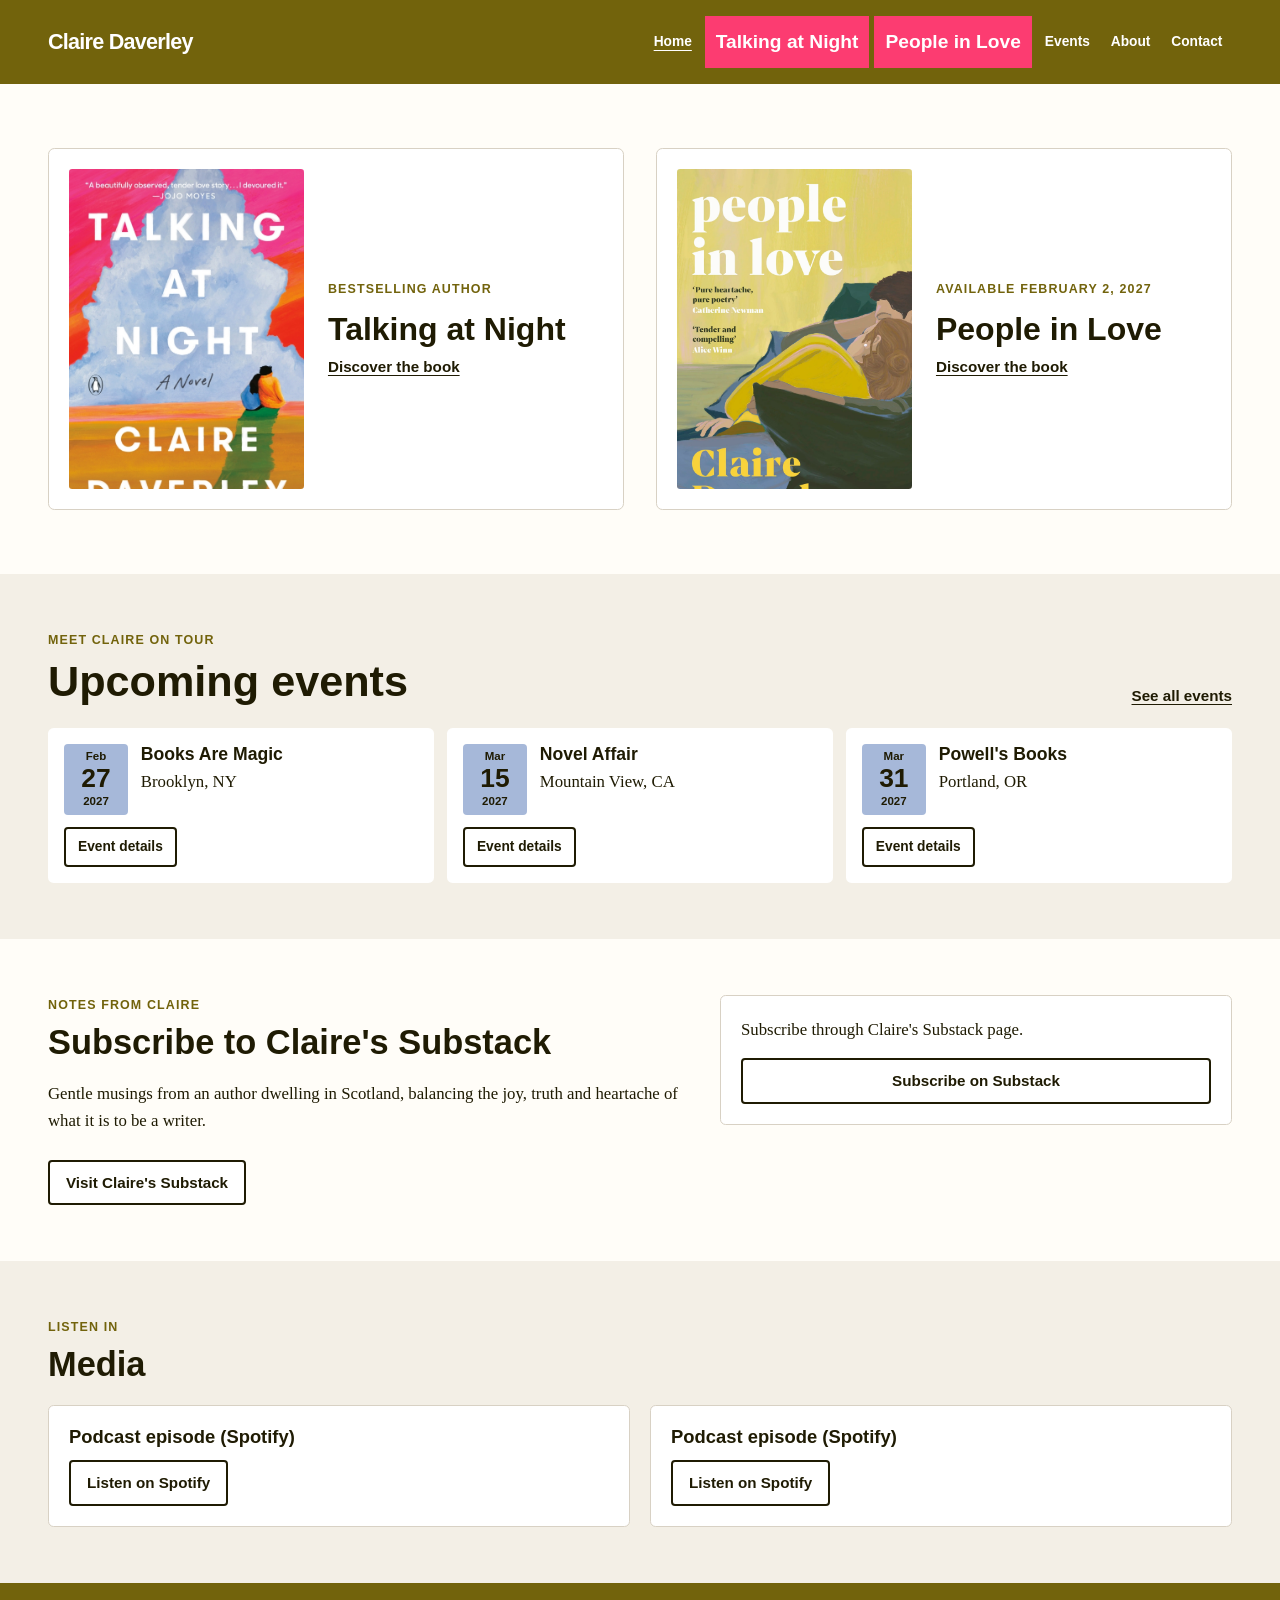
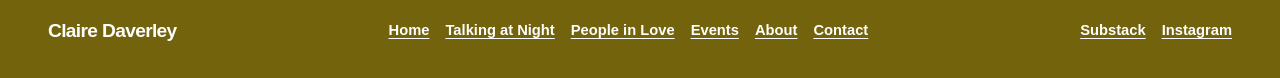
==== index.html @ dab41ded "Add all new documents and update" ====
<!doctype html>
<html lang="en">
<head>
  <meta charset="utf-8">
  <meta name="viewport" content="width=device-width, initial-scale=1">
  <meta name="description" content="Discover Claire Daverley's books, upcoming events, and latest media.">
  <title>Claire Daverley | Author</title>
  <link rel="stylesheet" href="css/styles.css">
</head>
<body>
  <a class="skip-link" href="#main">Skip to content</a>
  <header class="site-header">
    <div class="header-inner">
      <details class="menu">
        <summary aria-label="Toggle navigation"><span class="menu-icon" aria-hidden="true"></span><span class="menu-label">Menu</span></summary>
        <nav class="mobile-nav" aria-label="Mobile navigation">
          <a href="index.html" aria-current="page">Home</a>
          <a class="book-nav-link" href="talking-at-night.html">Talking at Night</a>
          <a class="book-nav-link" href="people-in-love.html">People in Love</a>
          <a href="events.html">Events</a>
          <a href="about.html">About</a>
          <a href="contact.html">Contact</a>
        </nav>
      </details>
      <a class="site-name" href="index.html">Claire Daverley</a>
      <nav class="desktop-nav" aria-label="Main navigation">
        <a href="index.html" aria-current="page">Home</a>
        <a class="book-nav-link" href="talking-at-night.html">Talking at Night</a>
        <a class="book-nav-link" href="people-in-love.html">People in Love</a>
        <a href="events.html">Events</a>
        <a href="about.html">About</a>
        <a href="contact.html">Contact</a>
      </nav>
    </div>
  </header>

  <main id="main">
    <section class="home-books content-width" aria-label="Claire Daverley's books">
      <a class="featured-book" href="talking-at-night.html">
        <img src="images/talking_at_night_cover.jpeg" alt="Cover of Talking at Night by Claire Daverley, showing two people sitting on a hillside beneath a large cloud.">
        <span class="featured-book-copy">
          <span class="eyebrow">Bestselling author</span>
          <span class="book-title">Talking at Night</span>
          <span class="text-link">Discover the book</span>
        </span>
      </a>
      <a class="featured-book featured-book--second" href="people-in-love.html">
        <img src="images/people_in_love_cover.webp" alt="Cover of People in Love by Claire Daverley, showing two people lying together on a couch.">
        <span class="featured-book-copy">
          <span class="eyebrow">Available February 2, 2027</span>
          <span class="book-title">People in Love</span>
          <span class="text-link">Discover the book</span>
        </span>
      </a>
    </section>

    <section class="section-block section-tint">
      <div class="content-width">
        <div class="section-heading">
          <div>
            <p class="eyebrow">Meet Claire on tour</p>
            <h1>Upcoming events</h1>
          </div>
          <a class="text-link" href="events.html">See all events</a>
        </div>
        <ol class="event-list event-list--home">
          <li class="event-card">
            <time datetime="2027-02-27"><span class="event-month">Feb</span><span class="event-day">27</span><span class="event-year">2027</span></time>
            <div class="event-summary"><h2>Books Are Magic</h2><p>Brooklyn, NY</p></div>
            <a class="button button--small" href="https://www.booksaremagic.net/events">Event details</a>
          </li>
          <li class="event-card">
            <time datetime="2027-03-15"><span class="event-month">Mar</span><span class="event-day">15</span><span class="event-year">2027</span></time>
            <div class="event-summary"><h2>Novel Affair</h2><p>Mountain View, CA</p></div>
            <a class="button button--small" href="https://www.anovelaffairbookcafe.com/bookshop-events">Event details</a>
          </li>
          <li class="event-card">
            <time datetime="2027-03-31"><span class="event-month">Mar</span><span class="event-day">31</span><span class="event-year">2027</span></time>
            <div class="event-summary"><h2>Powell's Books</h2><p>Portland, OR</p></div>
            <a class="button button--small" href="https://www.powells.com/events">Event details</a>
          </li>
        </ol>
      </div>
    </section>

    <section class="section-block content-width subscribe-section">
      <div class="subscribe-copy">
        <p class="eyebrow">Notes from Claire</p>
        <h2>Subscribe to Claire's Substack</h2>
        <p>Gentle musings from an author dwelling in Scotland, balancing the joy, truth and heartache of what it is to be a writer.</p>
        <a class="button" href="https://clairedaverley.substack.com">Visit Claire's Substack</a>
      </div>
      <div class="subscribe-link-card">
        <p>Subscribe through Claire's Substack page.</p>
        <a class="button" href="https://clairedaverley.substack.com">Subscribe on Substack</a>
      </div>
    </section>

    <section class="section-block section-tint">
      <div class="content-width">
        <div class="section-heading">
          <div><p class="eyebrow">Listen in</p><h2>Media</h2></div>
        </div>
        <div class="media-grid">
          <article class="media-card">
            <h3>Podcast episode (Spotify)</h3>
            <a class="button" href="https://open.spotify.com/episode/6FCQ74K9GqW7RhSVu0oT7M">Listen on Spotify</a>
          </article>
          <article class="media-card">
            <h3>Podcast episode (Spotify)</h3>
            <a class="button" href="https://open.spotify.com/episode/3yZ1VJLWphG4PZTUNohElw">Listen on Spotify</a>
          </article>
        </div>
      </div>
    </section>
  </main>

  <footer class="site-footer">
    <div class="content-width footer-inner">
      <a class="footer-name" href="index.html">Claire Daverley</a>
      <nav class="footer-nav" aria-label="Footer navigation">
        <a href="index.html">Home</a><a href="talking-at-night.html">Talking at Night</a><a href="people-in-love.html">People in Love</a><a href="events.html">Events</a><a href="about.html">About</a><a href="contact.html">Contact</a>
      </nav>
      <div class="footer-social"><a href="https://clairedaverley.substack.com">Substack</a><a href="https://www.instagram.com/clairedaverley">Instagram</a></div>
    </div>
  </footer>
</body>
</html>
---- css/styles.css ----
:root {
  color-scheme: light;
  --ink: #1F1B03;
  --olive: #72630C;
  --pink: #FC3C71;
  --blue: #A6B8D9;
  --orange: #FB481D;
  --paper: #FFFDF8;
  --white: #FFFFFF;
  --line: #D8D1C4;
  --serif: Lora, Georgia, serif;
  --sans: Montserrat, Arial, sans-serif;
}

* { box-sizing: border-box; }

html { scroll-behavior: smooth; }

body {
  margin: 0;
  background: var(--paper);
  color: var(--ink);
  font-family: var(--serif);
  font-size: 1.05rem;
  line-height: 1.65;
}

img { display: block; max-width: 100%; }

a { color: inherit; }

a:focus-visible, summary:focus-visible, button:focus-visible {
  outline: 3px solid var(--orange);
  outline-offset: 4px;
}

.skip-link {
  position: absolute;
  z-index: 20;
  top: .5rem;
  left: .5rem;
  padding: .65rem 1rem;
  transform: translateY(-150%);
  background: var(--white);
  color: var(--ink);
  font-family: var(--sans);
}

.skip-link:focus { transform: translateY(0); }

.content-width, .header-inner {
  width: min(100% - 2rem, 74rem);
  margin-inline: auto;
}

.site-header {
  position: relative;
  z-index: 5;
  background: var(--olive);
  color: var(--white);
}

.header-inner {
  display: flex;
  min-height: 5.25rem;
  align-items: center;
  justify-content: space-between;
  gap: 1.25rem;
}

.site-name, .footer-name {
  color: var(--white);
  font-family: var(--sans);
  font-size: 1.35rem;
  font-weight: 700;
  letter-spacing: -.035em;
  text-decoration: none;
  white-space: nowrap;
}

.menu { margin: 0 auto 0 0; }
.site-name { margin-left: auto; }

.menu summary {
  display: flex;
  min-height: 2.75rem;
  align-items: center;
  gap: .55rem;
  cursor: pointer;
  font-family: var(--sans);
  font-size: .9rem;
  font-weight: 700;
  list-style: none;
}

.menu summary::-webkit-details-marker { display: none; }

.menu-icon, .menu-icon::before, .menu-icon::after {
  display: block;
  width: 1.45rem;
  height: 2px;
  border-radius: 2px;
  background: currentColor;
}

.menu-icon { position: relative; }
.menu-icon::before, .menu-icon::after { position: absolute; left: 0; content: ""; }
.menu-icon::before { top: -.42rem; }
.menu-icon::after { top: .42rem; }

.mobile-nav {
  display: none;
  position: absolute;
  inset: 100% 0 auto;
  padding: .75rem 1rem 1rem;
  background: var(--olive);
  box-shadow: 0 .75rem 1rem rgb(31 27 3 / 18%);
}

.menu[open] .mobile-nav { display: grid; }

.mobile-nav a, .desktop-nav a {
  padding: .75rem .85rem;
  color: var(--white);
  font-family: var(--sans);
  font-size: 1rem;
  font-weight: 700;
  text-decoration: none;
}

.mobile-nav a[aria-current="page"]:not(.book-nav-link), .desktop-nav a[aria-current="page"]:not(.book-nav-link) { text-decoration: underline; text-underline-offset: .3em; }

.mobile-nav .book-nav-link, .desktop-nav .book-nav-link {
  margin-top: .35rem;
  background: var(--pink);
  color: var(--white);
  font-size: 1.2rem;
  font-weight: 700;
}

.desktop-nav { display: none; }

.home-books {
  display: grid;
  gap: 1.5rem;
  padding-block: 2rem 3rem;
}

.featured-book {
  display: grid;
  grid-template-columns: minmax(7rem, 38%) 1fr;
  align-items: center;
  gap: 1.15rem;
  padding: 1rem;
  border: 1px solid var(--line);
  border-radius: .4rem;
  background: var(--white);
  text-decoration: none;
}

.featured-book img {
  width: 100%;
  max-height: 20rem;
  aspect-ratio: 2 / 3;
  border-radius: .2rem;
  object-fit: cover;
  object-position: center top;
}

.featured-book-copy { display: grid; gap: .35rem; }
.eyebrow { margin: 0 0 .35rem; color: var(--olive); font-family: var(--sans); font-size: .78rem; font-weight: 700; letter-spacing: .09em; text-transform: uppercase; }
.book-title { font-family: var(--sans); font-size: clamp(1.35rem, 4vw, 2rem); font-weight: 700; line-height: 1.15; }
.text-link { color: var(--ink); font-family: var(--sans); font-size: .95rem; font-weight: 700; text-decoration: underline; text-underline-offset: .2em; }

.section-block { padding-block: 2.5rem; }
.section-tint { background: #F3EFE6; }
.section-heading { display: flex; flex-wrap: wrap; align-items: end; justify-content: space-between; gap: 1rem; margin-bottom: 1.25rem; }

h1, h2, h3 {
  margin: 0;
  color: var(--ink);
  font-family: var(--sans);
  font-weight: 700;
  line-height: 1.2;
}

h1 { font-size: clamp(1.8rem, 5vw, 2.7rem); }
h2 { font-size: clamp(1.5rem, 4vw, 2.15rem); }
h3 { font-size: 1.15rem; }

.section-heading .eyebrow { margin-bottom: .35rem; }

.event-list { display: grid; gap: .8rem; margin: 0; padding: 0; list-style: none; }
.event-card {
  display: grid;
  grid-template-columns: 4.5rem 1fr;
  align-items: center;
  gap: .8rem;
  padding: 1rem;
  border-radius: .35rem;
  background: var(--white);
}

.event-card time {
  display: grid;
  justify-items: center;
  padding: .35rem;
  border-radius: .25rem;
  background: var(--blue);
  color: var(--ink);
  font-family: var(--sans);
  line-height: 1.2;
}

.event-month, .event-year { font-size: .72rem; font-weight: 700; }
.event-day { font-size: 1.65rem; font-weight: 700; }
.event-summary h2 { font-size: 1.1rem; }
.event-summary p { margin: .2rem 0 0; }
.event-card .button { grid-column: 2; justify-self: start; }

.button {
  display: inline-flex;
  min-height: 2.85rem;
  align-items: center;
  justify-content: center;
  padding: .65rem 1rem;
  border: 2px solid var(--ink);
  border-radius: .25rem;
  background: var(--white);
  color: var(--ink);
  font-family: var(--sans);
  font-size: .95rem;
  font-weight: 700;
  line-height: 1.3;
  text-align: center;
  text-decoration: none;
}

.button:hover { background: var(--ink); color: var(--white); }
.button--small { min-height: 2.5rem; padding: .5rem .75rem; font-size: .86rem; }

.subscribe-section { display: grid; gap: 1.5rem; align-items: start; }
.subscribe-copy > p:not(.eyebrow) { max-width: 40rem; }
.subscribe-copy .button { margin-top: .5rem; }
.subscribe-link-card { display: grid; gap: .5rem; align-content: center; padding: 1.25rem; border: 1px solid var(--line); border-radius: .35rem; background: var(--white); }
.subscribe-link-card p { margin: 0 0 .4rem; }
.media-grid { display: grid; gap: 1.25rem; }
.media-card { display: flex; min-width: 0; flex-direction: column; align-items: flex-start; gap: .75rem; padding: 1.25rem; border: 1px solid var(--line); border-radius: .35rem; background: var(--white); }
.media-card h3 { margin: 0; }

.page-intro { padding-block: 2rem 1rem; }
.page-intro p { max-width: 48rem; }
.book-page { display: grid; gap: 1.5rem; padding-block: 1.5rem 3rem; }
.book-cover { width: min(100%, 22rem); margin-inline: auto; }
.book-cover img { width: 100%; max-height: 34rem; object-fit: contain; object-position: center top; }
.book-copy .eyebrow { margin-top: .75rem; }
.book-copy h1 { margin-bottom: .75rem; }
.tagline { font-family: var(--sans); font-size: 1.18rem; font-weight: 700; line-height: 1.4; }
.book-description p { margin-block: .8rem; }
.availability { display: inline-block; margin-block: .4rem 1rem; padding: .45rem .7rem; border-radius: .2rem; background: var(--blue); color: var(--ink); font-family: var(--sans); font-weight: 700; }
.retailer-section { margin-top: 1.5rem; }
.retailer-section h2, .praise h2 { margin-bottom: .75rem; font-size: 1.4rem; }
.retailer-grid { display: grid; grid-template-columns: repeat(auto-fit, minmax(9rem, 1fr)); gap: .65rem; }
.retailer-grid .button { width: 100%; }
.praise { padding-block: 2rem 3rem; }
.praise blockquote { margin: 0; padding: 1rem; border-left: .3rem solid var(--orange); background: #F3EFE6; }
.praise blockquote + blockquote { margin-top: .75rem; }
.praise cite { display: block; margin-top: .5rem; font-style: normal; font-weight: 700; }

.events-layout { display: grid; gap: 1.5rem; padding-block: 1.5rem 3rem; }
.event-list--full .event-card { grid-template-columns: 4.5rem 1fr; }
.event-photo-list { display: grid; gap: 1rem; align-content: start; }
.event-photo-list img { width: 100%; max-height: 32rem; border-radius: .35rem; object-fit: cover; }
.about-layout { display: grid; gap: 1.5rem; padding-block: 1.5rem 3rem; }
.about-copy p { margin-top: 0; }
.about-copy h1, .about-copy h2 { margin-block: 1.25rem .65rem; }
.accolades { padding: 1rem; border-radius: .35rem; background: var(--blue); color: var(--ink); }
.accolades ul { margin-bottom: 0; padding-left: 1.2rem; }
.about-social { display: flex; flex-wrap: wrap; gap: .65rem; margin-top: 1rem; }
.instagram-card { padding: 1rem; border-radius: .35rem; background: var(--orange); }
.instagram-card h2 { margin-bottom: .5rem; font-size: 1.35rem; }
.contact-list { margin: 1.5rem 0; padding: 0; list-style: none; }
.contact-list li { padding: 1rem 0; border-bottom: 1px solid var(--line); }
.contact-list h2 { margin-bottom: .35rem; font-size: 1.2rem; }
.contact-list p { margin: 0; }
.contact-social { display: flex; flex-wrap: wrap; gap: .75rem; }

.site-footer { padding-block: 2rem; background: var(--olive); color: var(--white); }
.footer-inner { display: grid; gap: 1.25rem; }
.footer-nav, .footer-social { display: flex; flex-wrap: wrap; gap: .55rem 1rem; }
.footer-nav a, .footer-social a { color: var(--white); font-family: var(--sans); font-size: .92rem; font-weight: 700; text-decoration: underline; text-underline-offset: .2em; }
.footer-name { font-size: 1.2rem; }

@media (min-width: 42rem) {
  .home-books { grid-template-columns: repeat(2, minmax(0, 1fr)); align-items: start; padding-block: 3rem; }
  .featured-book { grid-template-columns: minmax(8rem, 44%) 1fr; }
  .event-card { grid-template-columns: 4.5rem 1fr auto; }
  .event-card .button { grid-column: auto; }
  .subscribe-section { grid-template-columns: minmax(0, 1fr) minmax(17rem, .8fr); gap: 2rem; }
  .media-grid { grid-template-columns: repeat(2, minmax(0, 1fr)); }
  .book-page { grid-template-columns: minmax(14rem, .7fr) minmax(0, 1.3fr); gap: 2.5rem; align-items: start; }
  .book-cover { position: sticky; top: 1rem; }
  .events-layout { grid-template-columns: minmax(0, 1.3fr) minmax(14rem, .7fr); }
  .event-photo-list { grid-template-columns: 1fr; }
  .about-layout { grid-template-columns: minmax(0, 1fr) minmax(14rem, .55fr); align-items: start; }
}

@media (min-width: 62rem) {
  .content-width, .header-inner { width: min(100% - 3rem, 74rem); }
  .menu { display: none; }
  .site-name { order: 1; margin-left: 0; }
  .desktop-nav {
    order: 2;
    display: flex;
    align-items: center;
    gap: .1rem;
    margin-left: auto;
    padding: 0;
  }
  .desktop-nav a { padding: .65rem .6rem; font-size: .86rem; white-space: nowrap; }
  .desktop-nav .book-nav-link { margin: 0 .1rem; padding-inline: .7rem; font-size: 1.2rem; }
  .home-books { gap: 2rem; padding-block: 4rem; }
  .featured-book { gap: 1.5rem; padding: 1.25rem; }
  .section-block { padding-block: 3.5rem; }
  .event-list--home { grid-template-columns: repeat(3, minmax(0, 1fr)); }
  .event-list--home .event-card { grid-template-columns: 4rem 1fr; align-items: start; }
  .event-list--home .event-card .button { grid-column: 1 / -1; }
  .event-photo-list { grid-template-columns: 1fr 1fr; }
  .event-photo-list img:first-child { grid-row: span 2; height: 100%; max-height: none; }
  .about-layout { grid-template-columns: minmax(0, 1fr) 18rem; gap: 3rem; }
  .footer-inner { grid-template-columns: auto 1fr auto; align-items: center; }
  .footer-nav { justify-content: center; }
}

@media (prefers-reduced-motion: reduce) {
  html { scroll-behavior: auto; }
}
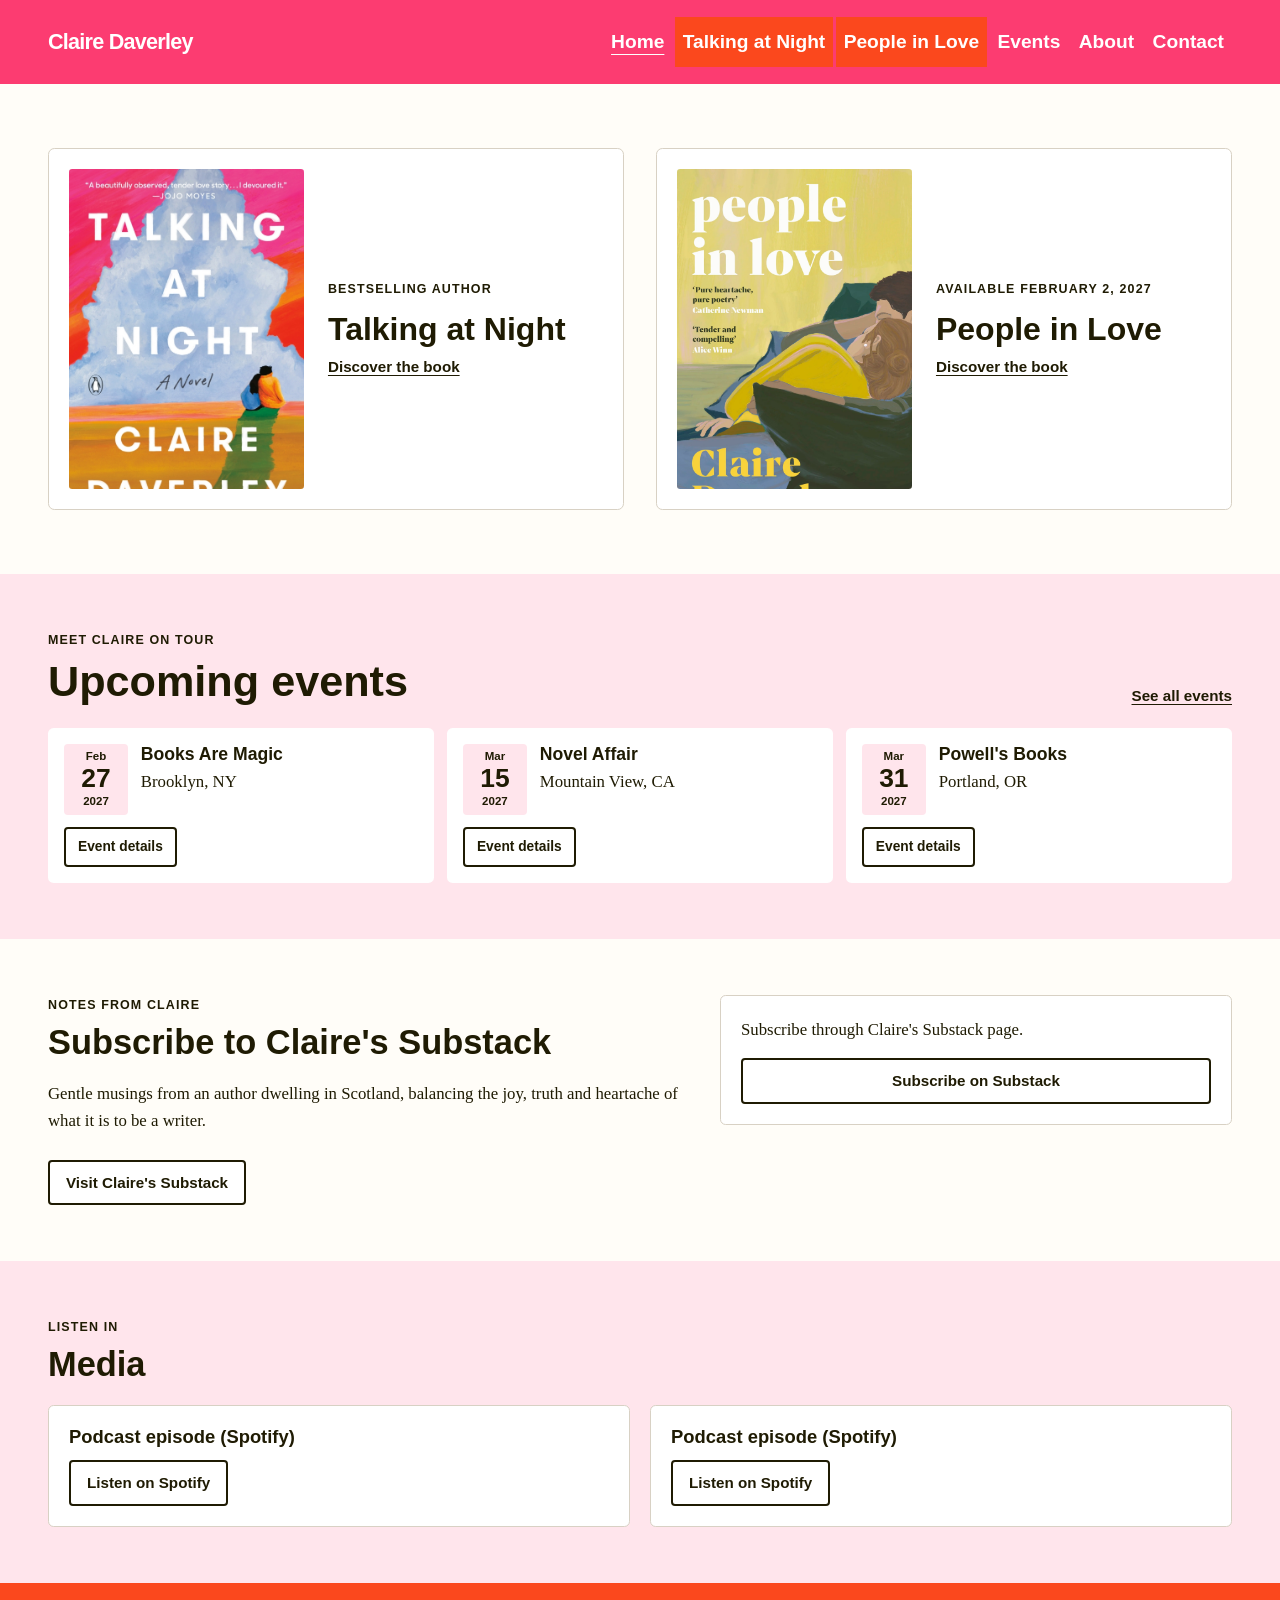
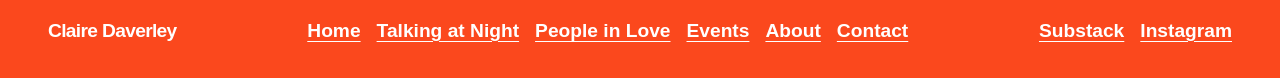
==== commit 24b1641b: "Synch site aesthetic updates" ====
--- a/index.html
+++ b/index.html
@@ -11,19 +11,8 @@
   <a class="skip-link" href="#main">Skip to content</a>
   <header class="site-header">
     <div class="header-inner">
-      <details class="menu">
-        <summary aria-label="Toggle navigation"><span class="menu-icon" aria-hidden="true"></span><span class="menu-label">Menu</span></summary>
-        <nav class="mobile-nav" aria-label="Mobile navigation">
-          <a href="index.html" aria-current="page">Home</a>
-          <a class="book-nav-link" href="talking-at-night.html">Talking at Night</a>
-          <a class="book-nav-link" href="people-in-love.html">People in Love</a>
-          <a href="events.html">Events</a>
-          <a href="about.html">About</a>
-          <a href="contact.html">Contact</a>
-        </nav>
-      </details>
       <a class="site-name" href="index.html">Claire Daverley</a>
-      <nav class="desktop-nav" aria-label="Main navigation">
+      <nav class="site-nav" aria-label="Main navigation">
         <a href="index.html" aria-current="page">Home</a>
         <a class="book-nav-link" href="talking-at-night.html">Talking at Night</a>
         <a class="book-nav-link" href="people-in-love.html">People in Love</a>
--- a/css/styles.css
+++ b/css/styles.css
@@ -1,10 +1,9 @@
 :root {
   color-scheme: light;
   --ink: #1F1B03;
-  --olive: #72630C;
   --pink: #FC3C71;
-  --blue: #A6B8D9;
   --orange: #FB481D;
+  --soft-pink: #FFE5EC;
   --paper: #FFFDF8;
   --white: #FFFFFF;
   --line: #D8D1C4;
@@ -56,12 +55,13 @@
 .site-header {
   position: relative;
   z-index: 5;
-  background: var(--olive);
+  background: var(--pink);
   color: var(--white);
 }
 
 .header-inner {
   display: flex;
+  flex-wrap: wrap;
   min-height: 5.25rem;
   align-items: center;
   justify-content: space-between;
@@ -78,67 +78,31 @@
   white-space: nowrap;
 }
 
-.menu { margin: 0 auto 0 0; }
-.site-name { margin-left: auto; }
-
-.menu summary {
+.site-nav {
   display: flex;
-  min-height: 2.75rem;
-  align-items: center;
-  gap: .55rem;
-  cursor: pointer;
-  font-family: var(--sans);
-  font-size: .9rem;
-  font-weight: 700;
-  list-style: none;
-}
-
-.menu summary::-webkit-details-marker { display: none; }
-
-.menu-icon, .menu-icon::before, .menu-icon::after {
-  display: block;
-  width: 1.45rem;
-  height: 2px;
-  border-radius: 2px;
-  background: currentColor;
-}
-
-.menu-icon { position: relative; }
-.menu-icon::before, .menu-icon::after { position: absolute; left: 0; content: ""; }
-.menu-icon::before { top: -.42rem; }
-.menu-icon::after { top: .42rem; }
-
-.mobile-nav {
-  display: none;
-  position: absolute;
-  inset: 100% 0 auto;
-  padding: .75rem 1rem 1rem;
-  background: var(--olive);
-  box-shadow: 0 .75rem 1rem rgb(31 27 3 / 18%);
-}
-
-.menu[open] .mobile-nav { display: grid; }
-
-.mobile-nav a, .desktop-nav a {
-  padding: .75rem .85rem;
+  width: 100%;
+  flex-wrap: wrap;
+  gap: .15rem;
+  padding-bottom: .65rem;
+}
+
+.site-nav a {
+  padding: .35rem .5rem;
   color: var(--white);
   font-family: var(--sans);
-  font-size: 1rem;
+  font-size: 1.2rem;
   font-weight: 700;
   text-decoration: none;
 }
 
-.mobile-nav a[aria-current="page"]:not(.book-nav-link), .desktop-nav a[aria-current="page"]:not(.book-nav-link) { text-decoration: underline; text-underline-offset: .3em; }
-
-.mobile-nav .book-nav-link, .desktop-nav .book-nav-link {
-  margin-top: .35rem;
-  background: var(--pink);
+.site-nav a[aria-current="page"]:not(.book-nav-link) { text-decoration: underline; text-underline-offset: .3em; }
+
+.site-nav .book-nav-link {
+  background: var(--orange);
   color: var(--white);
   font-size: 1.2rem;
   font-weight: 700;
 }
-
-.desktop-nav { display: none; }
 
 .home-books {
   display: grid;
@@ -168,12 +132,12 @@
 }
 
 .featured-book-copy { display: grid; gap: .35rem; }
-.eyebrow { margin: 0 0 .35rem; color: var(--olive); font-family: var(--sans); font-size: .78rem; font-weight: 700; letter-spacing: .09em; text-transform: uppercase; }
+.eyebrow { margin: 0 0 .35rem; color: var(--ink); font-family: var(--sans); font-size: .78rem; font-weight: 700; letter-spacing: .09em; text-transform: uppercase; }
 .book-title { font-family: var(--sans); font-size: clamp(1.35rem, 4vw, 2rem); font-weight: 700; line-height: 1.15; }
 .text-link { color: var(--ink); font-family: var(--sans); font-size: .95rem; font-weight: 700; text-decoration: underline; text-underline-offset: .2em; }
 
 .section-block { padding-block: 2.5rem; }
-.section-tint { background: #F3EFE6; }
+.section-tint { background: var(--soft-pink); }
 .section-heading { display: flex; flex-wrap: wrap; align-items: end; justify-content: space-between; gap: 1rem; margin-bottom: 1.25rem; }
 
 h1, h2, h3 {
@@ -206,7 +170,7 @@
   justify-items: center;
   padding: .35rem;
   border-radius: .25rem;
-  background: var(--blue);
+  background: var(--soft-pink);
   color: var(--ink);
   font-family: var(--sans);
   line-height: 1.2;
@@ -250,6 +214,8 @@
 
 .page-intro { padding-block: 2rem 1rem; }
 .page-intro p { max-width: 48rem; }
+.about-page-intro { display: grid; grid-template-columns: minmax(0, 1fr) minmax(8rem, .45fr); align-items: center; gap: 1rem; }
+.author-photo { width: 100%; max-height: 15rem; border-radius: .35rem; object-fit: cover; }
 .book-page { display: grid; gap: 1.5rem; padding-block: 1.5rem 3rem; }
 .book-cover { width: min(100%, 22rem); margin-inline: auto; }
 .book-cover img { width: 100%; max-height: 34rem; object-fit: contain; object-position: center top; }
@@ -257,13 +223,13 @@
 .book-copy h1 { margin-bottom: .75rem; }
 .tagline { font-family: var(--sans); font-size: 1.18rem; font-weight: 700; line-height: 1.4; }
 .book-description p { margin-block: .8rem; }
-.availability { display: inline-block; margin-block: .4rem 1rem; padding: .45rem .7rem; border-radius: .2rem; background: var(--blue); color: var(--ink); font-family: var(--sans); font-weight: 700; }
+.availability { display: inline-block; margin-block: .4rem 1rem; padding: .45rem .7rem; border-radius: .2rem; background: var(--soft-pink); color: var(--ink); font-family: var(--sans); font-weight: 700; }
 .retailer-section { margin-top: 1.5rem; }
 .retailer-section h2, .praise h2 { margin-bottom: .75rem; font-size: 1.4rem; }
 .retailer-grid { display: grid; grid-template-columns: repeat(auto-fit, minmax(9rem, 1fr)); gap: .65rem; }
 .retailer-grid .button { width: 100%; }
 .praise { padding-block: 2rem 3rem; }
-.praise blockquote { margin: 0; padding: 1rem; border-left: .3rem solid var(--orange); background: #F3EFE6; }
+.praise blockquote { margin: 0; padding: 1rem; border-left: .3rem solid var(--orange); background: var(--soft-pink); }
 .praise blockquote + blockquote { margin-top: .75rem; }
 .praise cite { display: block; margin-top: .5rem; font-style: normal; font-weight: 700; }
 
@@ -274,21 +240,22 @@
 .about-layout { display: grid; gap: 1.5rem; padding-block: 1.5rem 3rem; }
 .about-copy p { margin-top: 0; }
 .about-copy h1, .about-copy h2 { margin-block: 1.25rem .65rem; }
-.accolades { padding: 1rem; border-radius: .35rem; background: var(--blue); color: var(--ink); }
+.accolades { padding: 1rem; border-radius: .35rem; background: var(--soft-pink); color: var(--ink); }
 .accolades ul { margin-bottom: 0; padding-left: 1.2rem; }
 .about-social { display: flex; flex-wrap: wrap; gap: .65rem; margin-top: 1rem; }
-.instagram-card { padding: 1rem; border-radius: .35rem; background: var(--orange); }
-.instagram-card h2 { margin-bottom: .5rem; font-size: 1.35rem; }
+.instagram-card { padding: 1rem; border-radius: .35rem; background: var(--orange); color: var(--white); }
+.instagram-card h2 { margin-bottom: .5rem; color: var(--white); font-size: 1.4rem; }
+.instagram-card p { color: var(--white); font-size: 1.2rem; font-weight: 700; }
 .contact-list { margin: 1.5rem 0; padding: 0; list-style: none; }
 .contact-list li { padding: 1rem 0; border-bottom: 1px solid var(--line); }
 .contact-list h2 { margin-bottom: .35rem; font-size: 1.2rem; }
 .contact-list p { margin: 0; }
 .contact-social { display: flex; flex-wrap: wrap; gap: .75rem; }
 
-.site-footer { padding-block: 2rem; background: var(--olive); color: var(--white); }
+.site-footer { padding-block: 2rem; background: var(--orange); color: var(--white); }
 .footer-inner { display: grid; gap: 1.25rem; }
 .footer-nav, .footer-social { display: flex; flex-wrap: wrap; gap: .55rem 1rem; }
-.footer-nav a, .footer-social a { color: var(--white); font-family: var(--sans); font-size: .92rem; font-weight: 700; text-decoration: underline; text-underline-offset: .2em; }
+.footer-nav a, .footer-social a { color: var(--white); font-family: var(--sans); font-size: 1.2rem; font-weight: 700; text-decoration: underline; text-underline-offset: .2em; }
 .footer-name { font-size: 1.2rem; }
 
 @media (min-width: 42rem) {
@@ -307,18 +274,14 @@
 
 @media (min-width: 62rem) {
   .content-width, .header-inner { width: min(100% - 3rem, 74rem); }
-  .menu { display: none; }
-  .site-name { order: 1; margin-left: 0; }
-  .desktop-nav {
-    order: 2;
-    display: flex;
-    align-items: center;
-    gap: .1rem;
+  .header-inner { flex-wrap: nowrap; }
+  .site-nav {
+    width: auto;
+    justify-content: flex-end;
     margin-left: auto;
-    padding: 0;
+    padding-bottom: 0;
   }
-  .desktop-nav a { padding: .65rem .6rem; font-size: .86rem; white-space: nowrap; }
-  .desktop-nav .book-nav-link { margin: 0 .1rem; padding-inline: .7rem; font-size: 1.2rem; }
+  .site-nav a { padding: .55rem .5rem; white-space: nowrap; }
   .home-books { gap: 2rem; padding-block: 4rem; }
   .featured-book { gap: 1.5rem; padding: 1.25rem; }
   .section-block { padding-block: 3.5rem; }
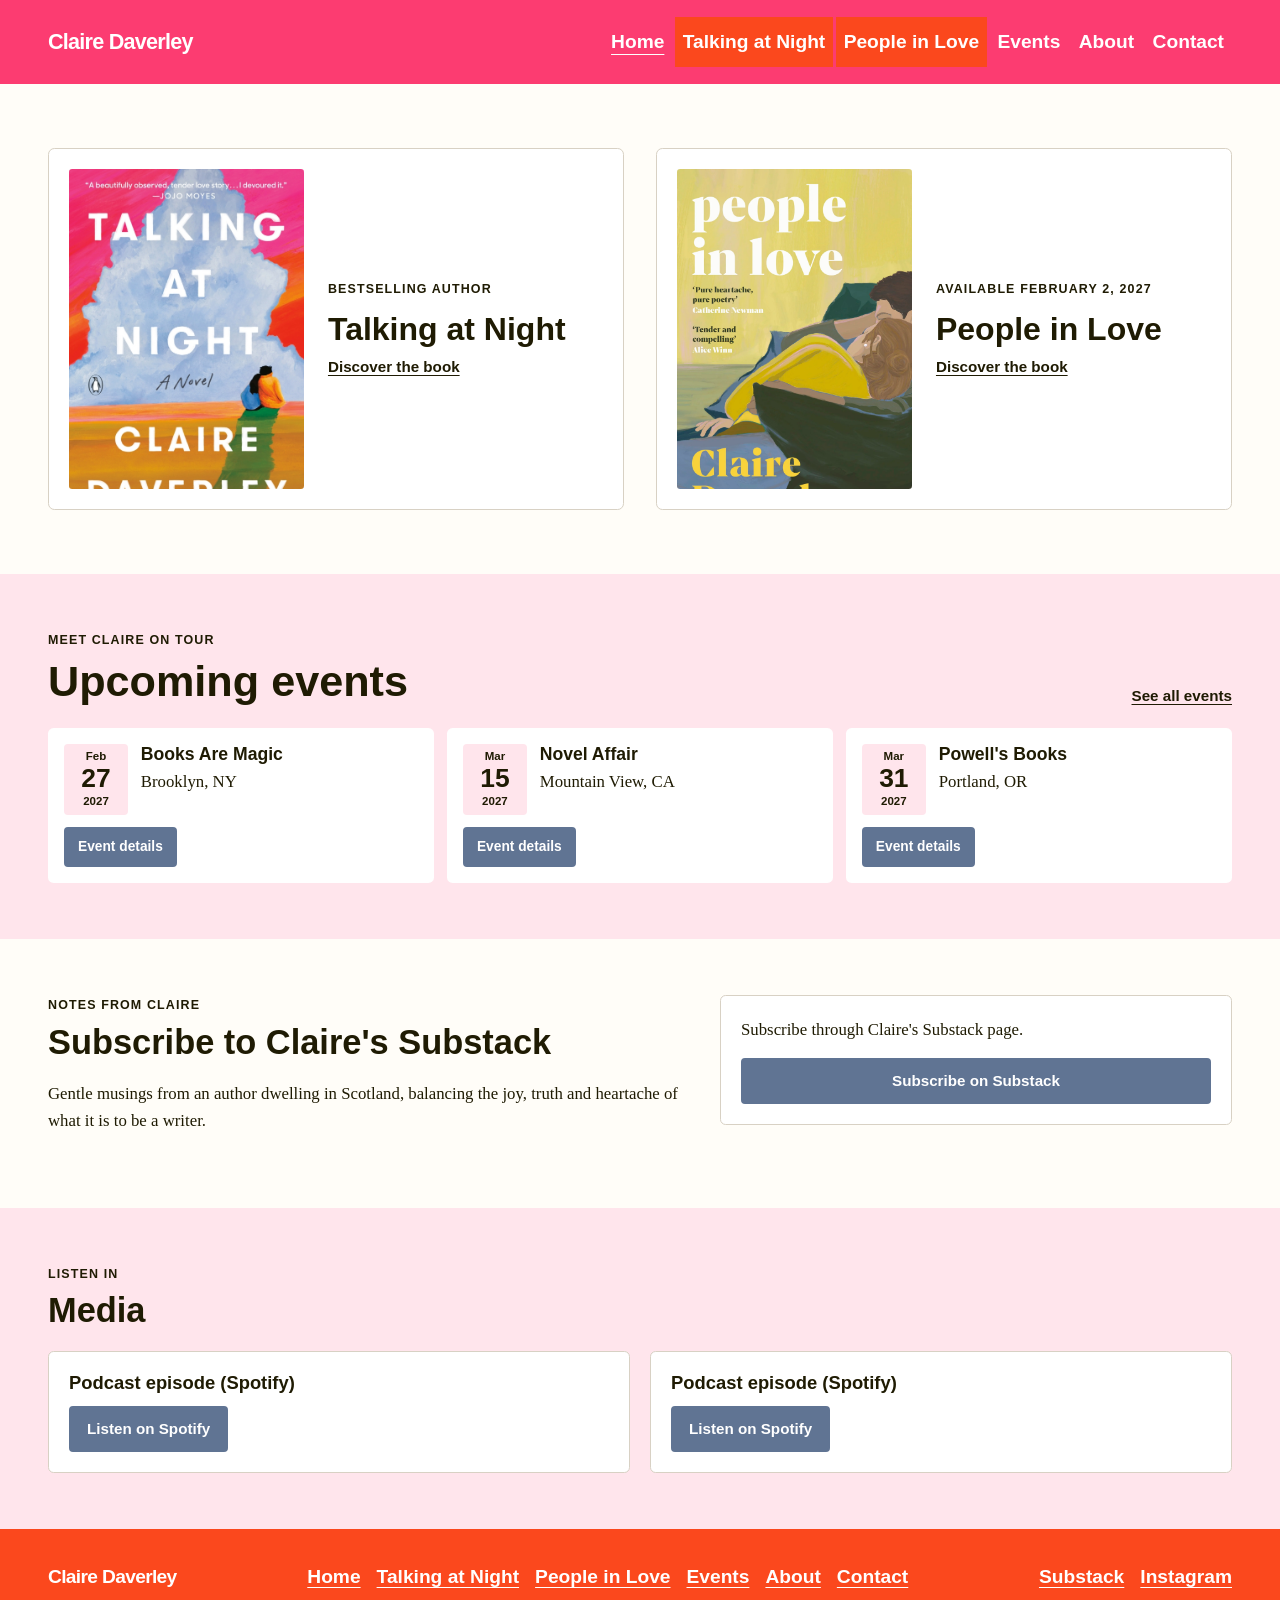
==== commit 55a3c524: "Updating button styles" ====
--- a/index.html
+++ b/index.html
@@ -77,7 +77,6 @@
         <p class="eyebrow">Notes from Claire</p>
         <h2>Subscribe to Claire's Substack</h2>
         <p>Gentle musings from an author dwelling in Scotland, balancing the joy, truth and heartache of what it is to be a writer.</p>
-        <a class="button" href="https://clairedaverley.substack.com">Visit Claire's Substack</a>
       </div>
       <div class="subscribe-link-card">
         <p>Subscribe through Claire's Substack page.</p>
--- a/css/styles.css
+++ b/css/styles.css
@@ -3,6 +3,8 @@
   --ink: #1F1B03;
   --pink: #FC3C71;
   --orange: #FB481D;
+  --button-blue: #607493;
+  --button-blue-hover: #526787;
   --soft-pink: #FFE5EC;
   --paper: #FFFDF8;
   --white: #FFFFFF;
@@ -188,10 +190,10 @@
   align-items: center;
   justify-content: center;
   padding: .65rem 1rem;
-  border: 2px solid var(--ink);
+  border: 2px solid var(--button-blue);
   border-radius: .25rem;
-  background: var(--white);
-  color: var(--ink);
+  background: var(--button-blue);
+  color: var(--white);
   font-family: var(--sans);
   font-size: .95rem;
   font-weight: 700;
@@ -200,12 +202,11 @@
   text-decoration: none;
 }
 
-.button:hover { background: var(--ink); color: var(--white); }
+.button:hover { border-color: var(--button-blue-hover); background: var(--button-blue-hover); color: var(--white); }
 .button--small { min-height: 2.5rem; padding: .5rem .75rem; font-size: .86rem; }
 
 .subscribe-section { display: grid; gap: 1.5rem; align-items: start; }
 .subscribe-copy > p:not(.eyebrow) { max-width: 40rem; }
-.subscribe-copy .button { margin-top: .5rem; }
 .subscribe-link-card { display: grid; gap: .5rem; align-content: center; padding: 1.25rem; border: 1px solid var(--line); border-radius: .35rem; background: var(--white); }
 .subscribe-link-card p { margin: 0 0 .4rem; }
 .media-grid { display: grid; gap: 1.25rem; }
